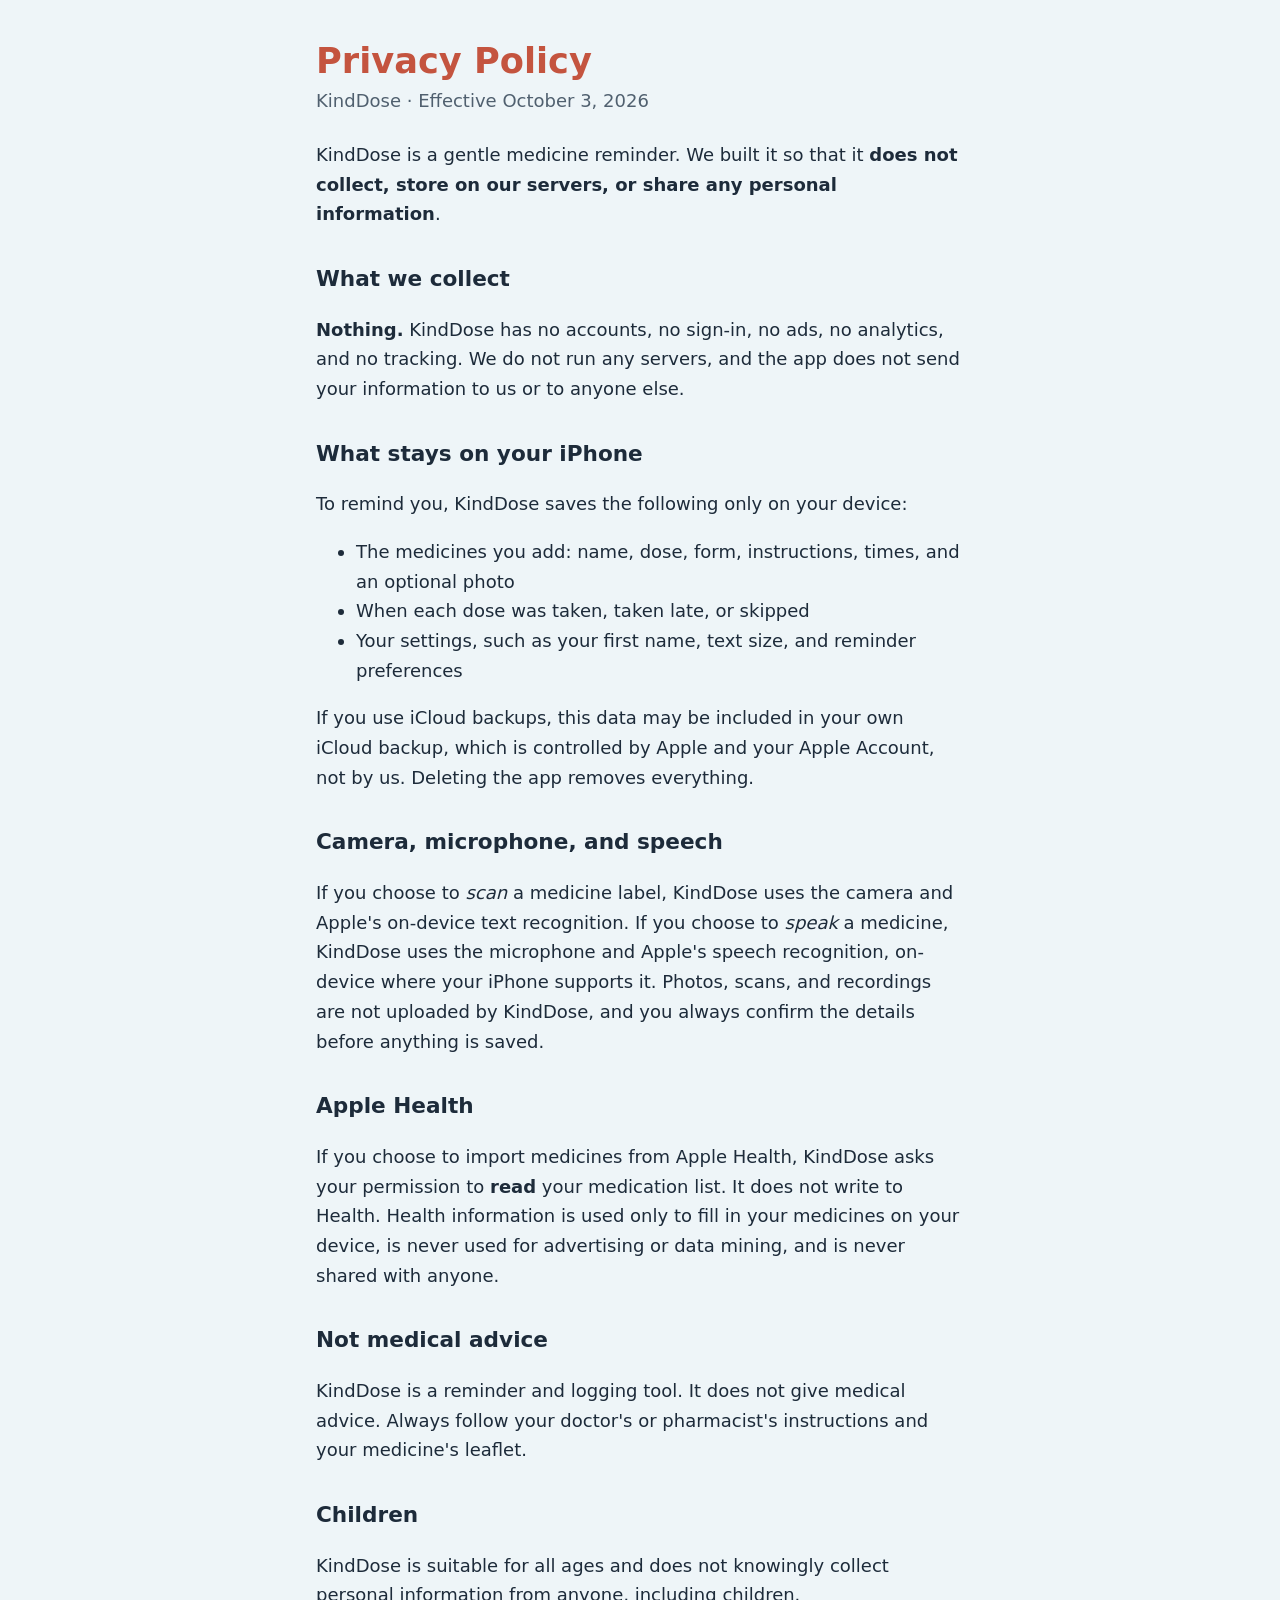
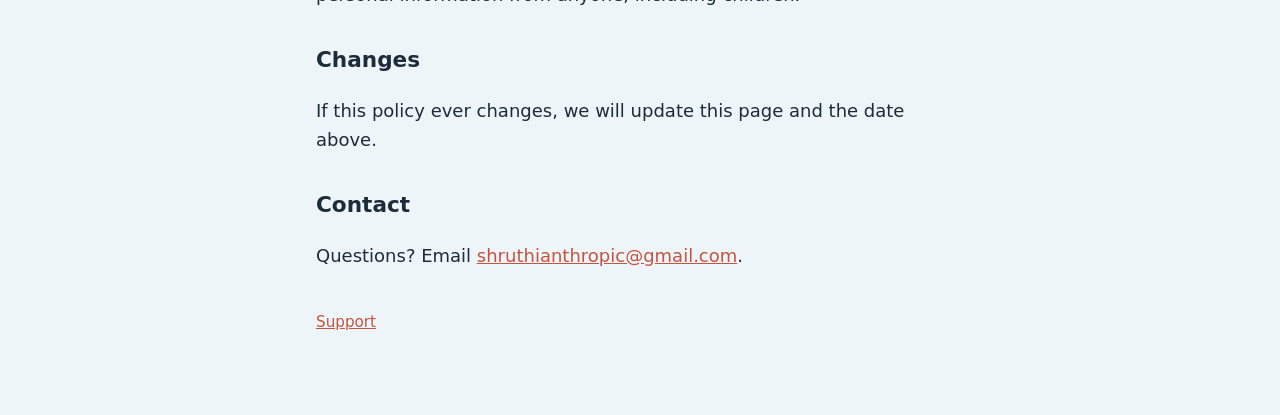
==== privacy.html @ 289dd9b3 "Add files via upload" ====
<!doctype html>
<html lang="en">
<head>
<meta charset="utf-8">
<meta name="viewport" content="width=device-width, initial-scale=1">
<title>KindDose – Privacy Policy</title>
<link rel="stylesheet" href="style.css">
</head>
<body>
<main>
  <h1>Privacy Policy</h1>
  <p class="sub">KindDose · Effective October 3, 2026</p>

  <p>KindDose is a gentle medicine reminder. We built it so that it
  <strong>does not collect, store on our servers, or share any personal information</strong>.</p>

  <h2>What we collect</h2>
  <p><strong>Nothing.</strong> KindDose has no accounts, no sign-in, no ads, no analytics, and
  no tracking. We do not run any servers, and the app does not send your information to us or
  to anyone else.</p>

  <h2>What stays on your iPhone</h2>
  <p>To remind you, KindDose saves the following only on your device:</p>
  <ul>
    <li>The medicines you add: name, dose, form, instructions, times, and an optional photo</li>
    <li>When each dose was taken, taken late, or skipped</li>
    <li>Your settings, such as your first name, text size, and reminder preferences</li>
  </ul>
  <p>If you use iCloud backups, this data may be included in your own iCloud backup, which is
  controlled by Apple and your Apple Account, not by us. Deleting the app removes everything.</p>

  <h2>Camera, microphone, and speech</h2>
  <p>If you choose to <em>scan</em> a medicine label, KindDose uses the camera and Apple's
  on-device text recognition. If you choose to <em>speak</em> a medicine, KindDose uses the
  microphone and Apple's speech recognition, on-device where your iPhone supports it. Photos,
  scans, and recordings are not uploaded by KindDose, and you always confirm the details before
  anything is saved.</p>

  <h2>Apple Health</h2>
  <p>If you choose to import medicines from Apple Health, KindDose asks your permission to
  <strong>read</strong> your medication list. It does not write to Health. Health information
  is used only to fill in your medicines on your device, is never used for advertising or data
  mining, and is never shared with anyone.</p>

  <h2>Not medical advice</h2>
  <p>KindDose is a reminder and logging tool. It does not give medical advice. Always follow
  your doctor's or pharmacist's instructions and your medicine's leaflet.</p>

  <h2>Children</h2>
  <p>KindDose is suitable for all ages and does not knowingly collect personal information
  from anyone, including children.</p>

  <h2>Changes</h2>
  <p>If this policy ever changes, we will update this page and the date above.</p>

  <h2>Contact</h2>
  <p>Questions? Email <a href="mailto:shruthianthropic@gmail.com">shruthianthropic@gmail.com</a>.</p>

  <p class="foot"><a href="index.html">Support</a></p>
</main>
</body>
</html>
---- style.css ----
:root { --bg: #eef5f8; --ink: #1d2b3a; --soft: #50606f; --accent: #c4543f; --card: #ffffff; }
@media (prefers-color-scheme: dark) { :root { --bg: #121a2b; --ink: #eef2f8; --soft: #b4bfcd; --accent: #f59482; --card: #1d2638; } }
* { box-sizing: border-box; }
body { margin: 0; background: var(--bg); color: var(--ink); font: 18px/1.65 -apple-system, system-ui, sans-serif; }
main { max-width: 680px; margin: 0 auto; padding: 40px 16px 64px; }
h1 { color: var(--accent); font-size: 2.2rem; line-height: 1.2; margin: 0 0 4px; }
h2 { margin: 32px 0 8px; font-size: 1.35rem; }
h3 { margin: 20px 0 4px; font-size: 1.1rem; }
.sub { color: var(--soft); margin: 0 0 24px; }
a { color: var(--accent); }
.foot { margin-top: 40px; font-size: 0.95rem; }
.hero { display: flex; align-items: center; gap: 16px; margin-bottom: 20px; }
.hero h1 { margin: 0; }
.hero .sub { margin: 4px 0 0; }
.icon { width: 80px; height: 80px; border-radius: 20px; box-shadow: 0 4px 14px rgba(0,0,0,0.15); flex-shrink: 0; }
.lead { font-size: 1.1rem; }
.phones { display: grid; grid-template-columns: repeat(auto-fit, minmax(150px, 1fr)); gap: 16px; margin: 24px 0; }
figure { margin: 0; text-align: center; }
.phones img { width: 100%; border-radius: 22px; box-shadow: 0 6px 18px rgba(0,0,0,0.16); }
.wide { margin: 24px 0; }
.wide img { width: 100%; max-width: 620px; border-radius: 18px; box-shadow: 0 6px 18px rgba(0,0,0,0.16); }
figcaption { margin-top: 8px; font-size: 0.9rem; color: var(--soft); }
.cards { list-style: none; padding: 0; display: grid; gap: 12px; }
.cards li { background: var(--card); border-radius: 14px; padding: 14px 16px; }
.tags { display: flex; flex-wrap: wrap; gap: 8px; }
.tags span { background: var(--card); border-radius: 999px; padding: 4px 12px; font-size: 0.9rem; }
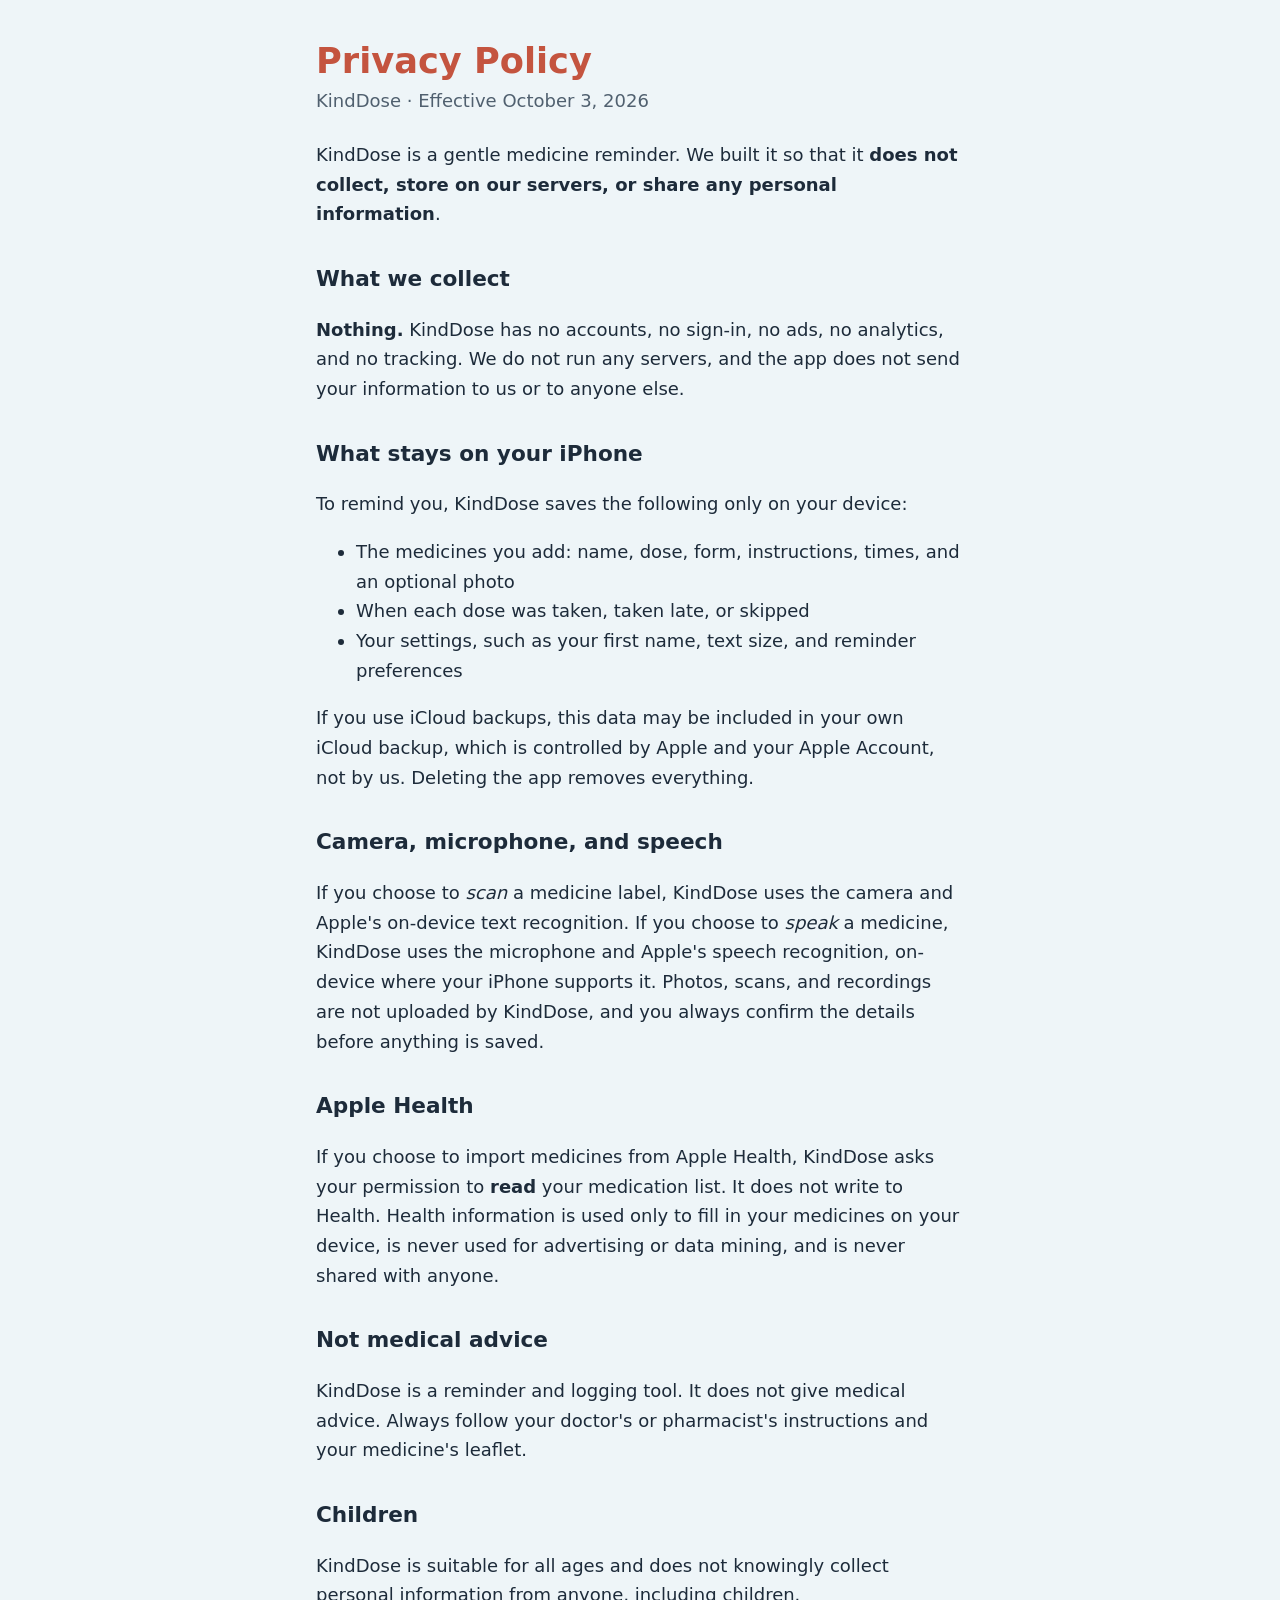
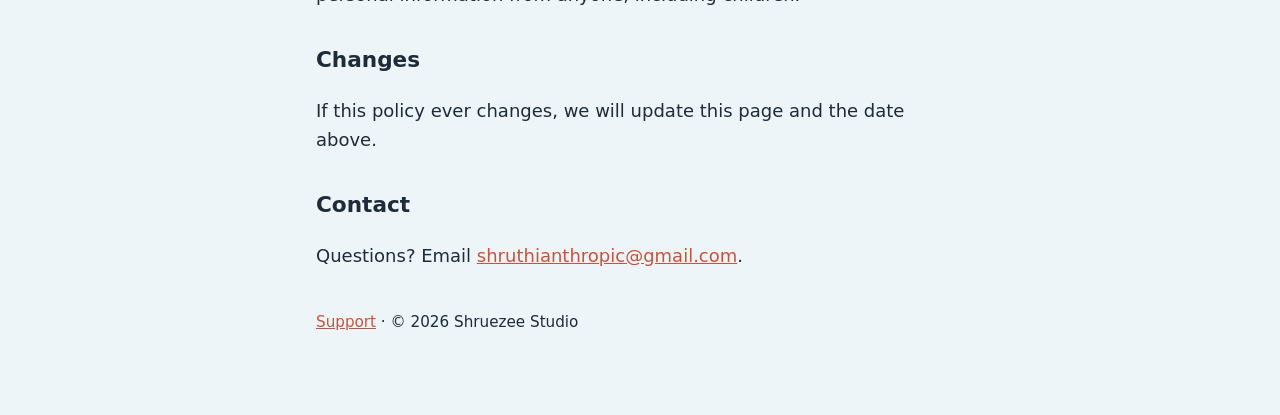
==== commit 245a2351: "Update copyright to Shruezee Studio Co-Authored-By: Claude Opus 5.5 <noreply@anthropic.com>" ====
--- a/privacy.html
+++ b/privacy.html
@@ -56,7 +56,7 @@
   <h2>Contact</h2>
   <p>Questions? Email <a href="mailto:shruthianthropic@gmail.com">shruthianthropic@gmail.com</a>.</p>
 
-  <p class="foot"><a href="index.html">Support</a></p>
+  <p class="foot"><a href="index.html">Support</a> · © 2026 Shruezee Studio</p>
 </main>
 </body>
 </html>
